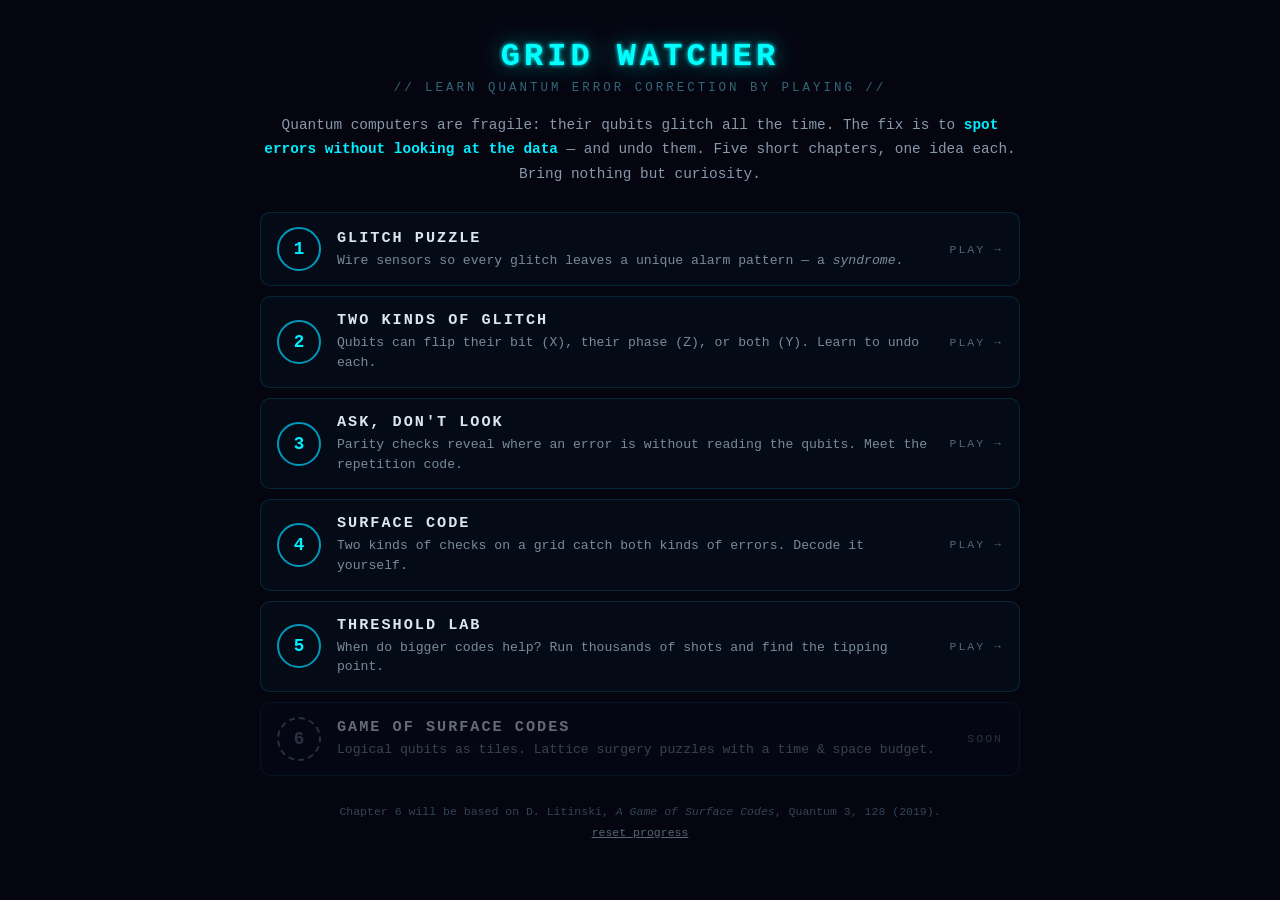
==== index.html @ 01e4d19e "remove tests from main" ====
<!DOCTYPE html>
<html lang="en">
<head>
<meta charset="UTF-8">
<meta name="viewport" content="width=device-width, initial-scale=1.0">
<title>Grid Watcher</title>
<link rel="stylesheet" href="css/theme.css">
<style>
.hero { max-width: 760px; margin: 24px auto 26px; text-align: center; }
.hero h1 { font-size: 2em; margin-bottom: 6px; }
.tag { color: #336677; font-size: 0.78em; letter-spacing: 3px; }
.intro { color: #8899aa; font-size: 0.9em; line-height: 1.7; margin-top: 18px; }
.intro b { color: var(--cyan); }

.path { max-width: 760px; margin: 0 auto; display: flex; flex-direction: column; gap: 10px; }
.card {
  display: flex;
  align-items: center;
  gap: 16px;
  padding: 14px 16px;
  border: 1px solid var(--line);
  border-radius: 10px;
  background: var(--panel);
  text-decoration: none;
  color: inherit;
  transition: all 0.18s;
}
a.card:hover { border-color: var(--cyan); box-shadow: 0 0 18px #00eeff22; }
.num {
  flex: 0 0 44px; height: 44px;
  border-radius: 50%;
  border: 2px solid var(--cyan-dk);
  color: var(--cyan);
  display: flex; align-items: center; justify-content: center;
  font-weight: bold; font-size: 1.1em;
}
.card.done .num { border-color: var(--green); color: var(--green); box-shadow: 0 0 12px #00ff8844; }
.card.soon { opacity: 0.45; }
.card.soon .num { border-style: dashed; color: var(--dim); border-color: var(--dim); }
.body { flex: 1; min-width: 0; }
.ctitle { color: #dde6ee; font-weight: bold; letter-spacing: 2px; font-size: 0.95em; }
.idea { color: #7a8a9a; font-size: 0.82em; margin-top: 4px; line-height: 1.5; }
.state { font-size: 0.72em; letter-spacing: 2px; color: var(--dim); white-space: nowrap; }
.card.done .state { color: var(--green); }

.foot { max-width: 760px; margin: 26px auto 0; font-size: 0.72em; color: var(--faint); text-align: center; line-height: 1.8; }
.foot button { background: none; border: none; color: var(--dim); font-family: var(--mono); font-size: 1em; text-decoration: underline; cursor: pointer; }
</style>
</head>
<body>

<div class="hero">
  <h1>GRID WATCHER</h1>
  <div class="tag">// LEARN QUANTUM ERROR CORRECTION BY PLAYING //</div>
  <p class="intro">
    Quantum computers are fragile: their qubits glitch all the time.
    The fix is to <b>spot errors without looking at the data</b> — and undo them.
    Five short chapters, one idea each. Bring nothing but curiosity.
  </p>
</div>

<div class="path" id="path"></div>

<div class="foot">
  Chapter 6 will be based on D. Litinski, <em>A Game of Surface Codes</em>, Quantum 3, 128 (2019).<br>
  <button id="reset">reset progress</button>
</div>

<script src="js/ui/progress.js"></script>
<script>
const CHAPTERS = [
  { id: 'ch1', href: 'ch1-hamming.html',      title: 'GLITCH PUZZLE',     idea: 'Wire sensors so every glitch leaves a unique alarm pattern — a <em>syndrome</em>.' },
  { id: 'ch2', href: 'ch2-qubit-errors.html', title: 'TWO KINDS OF GLITCH', idea: 'Qubits can flip their bit (X), their phase (Z), or both (Y). Learn to undo each.' },
  { id: 'ch3', href: 'ch3-repetition.html',   title: 'ASK, DON\'T LOOK',   idea: 'Parity checks reveal where an error is without reading the qubits. Meet the repetition code.' },
  { id: 'ch4', href: 'ch4-surface.html',      title: 'SURFACE CODE',      idea: 'Two kinds of checks on a grid catch both kinds of errors. Decode it yourself.' },
  { id: 'ch5', href: 'ch5-threshold.html',    title: 'THRESHOLD LAB',     idea: 'When do bigger codes help? Run thousands of shots and find the tipping point.' },
  { id: 'ch6', href: null,                    title: 'GAME OF SURFACE CODES', idea: 'Logical qubits as tiles. Lattice surgery puzzles with a time & space budget.' },
];

function render() {
  const path = document.getElementById('path');
  path.innerHTML = '';
  CHAPTERS.forEach((c, i) => {
    const done = QEC.progress.isDone(c.id);
    const card = document.createElement(c.href ? 'a' : 'div');
    card.className = 'card' + (done ? ' done' : '') + (c.href ? '' : ' soon');
    if (c.href) card.href = c.href;
    card.innerHTML = `
      <div class="num">${done ? '✓' : i + 1}</div>
      <div class="body"><div class="ctitle">${c.title}</div><div class="idea">${c.idea}</div></div>
      <div class="state">${c.href ? (done ? 'DONE' : 'PLAY →') : 'SOON'}</div>`;
    path.appendChild(card);
  });
}

document.getElementById('reset').onclick = () => {
  if (confirm('Forget all progress?')) { QEC.progress.reset(); render(); }
};
render();
</script>
</body>
</html>
---- css/theme.css ----
/* Shared neon theme for all chapters. Colours follow the original Grid Watcher puzzle;
   X/Z colours follow Litinski's "Game of Surface Codes" (X = cyan dashed, Z = orange solid). */
:root {
  --bg:       #050510;
  --panel:    rgba(0, 204, 255, 0.03);
  --line:     rgba(0, 204, 255, 0.14);
  --text:     #c8d4e0;
  --dim:      #556677;
  --faint:    #334455;
  --cyan:     #00eeff;
  --cyan-dk:  #0099bb;
  --purple:   #cc44ff;
  --green:    #00ff88;
  --red:      #ff4455;
  --amber:    #ffaa00;
  --yellow:   #ffee00;
  --x-col:    #00ccff;   /* X: bit flips, X-checks */
  --z-col:    #ff8822;   /* Z: phase flips, Z-checks */
  --y-col:    #cc88ff;   /* Y: both */
  --mono:     'Courier New', monospace;
}

* { margin: 0; padding: 0; box-sizing: border-box; }

body {
  background: var(--bg);
  color: var(--text);
  font-family: var(--mono);
  min-height: 100vh;
  padding: 14px 16px 32px;
}

a { color: var(--cyan); }

/* ── Top bar ─────────────────────────────────────────────── */
.topbar {
  display: flex;
  align-items: center;
  gap: 16px;
  flex-wrap: wrap;
  max-width: 1100px;
  margin: 0 auto 14px;
}
.back {
  color: var(--dim);
  text-decoration: none;
  border: 1px solid var(--faint);
  border-radius: 6px;
  padding: 6px 12px;
  font-size: 0.78em;
  letter-spacing: 2px;
}
.back:hover { color: var(--cyan); border-color: var(--cyan-dk); }
.eyebrow { color: var(--purple); font-size: 0.68em; letter-spacing: 3px; }
h1 {
  color: #00ffff;
  font-size: 1.5em;
  letter-spacing: 4px;
  text-shadow: 0 0 24px #00ffff88, 0 0 4px #00ffff;
}
.levels { display: flex; gap: 6px; margin-left: auto; flex-wrap: wrap; }
.lvl-chip {
  font-family: var(--mono);
  font-size: 0.72em;
  letter-spacing: 1px;
  padding: 5px 10px;
  border-radius: 5px;
  border: 1px solid var(--faint);
  background: transparent;
  color: var(--faint);
  cursor: default;
}
.lvl-chip.open    { color: var(--dim); border-color: var(--dim); cursor: pointer; }
.lvl-chip.done    { color: var(--green); border-color: #00aa66; cursor: pointer; }
.lvl-chip.current { color: var(--cyan); border-color: var(--cyan); box-shadow: 0 0 10px #00eeff44; }

/* ── Stage: board + bites side by side, stacked on narrow screens ── */
.stage {
  display: flex;
  gap: 18px;
  max-width: 1100px;
  margin: 0 auto;
  align-items: flex-start;
}
.board { flex: 1 1 auto; min-width: 0; display: flex; flex-direction: column; align-items: center; }
.bites { flex: 0 0 320px; }
@media (max-width: 860px) {
  .stage { flex-direction: column; }
  .bites { flex: none; width: 100%; order: -1; }   /* read first, then play right below */
  /* small screens: only the current bite and the one right before it */
  .bite:not(.current):not(:has(+ .bite.current)) { display: none; }
}

canvas {
  display: block;
  max-width: 100%;
  height: auto;
  border: 1px solid var(--line);
  border-radius: 10px;
  background: var(--bg);
  touch-action: manipulation;
}

.hud { display: flex; gap: 8px; flex-wrap: wrap; justify-content: center; margin-bottom: 10px; }
.chip {
  border: 1px solid rgba(0, 255, 255, 0.18);
  background: rgba(0, 255, 255, 0.04);
  border-radius: 5px;
  padding: 5px 12px;
  font-size: 0.76em;
  color: #4488aa;
  letter-spacing: 1px;
}
.chip b { color: var(--cyan); }

.controls { display: flex; gap: 10px; margin-top: 12px; flex-wrap: wrap; justify-content: center; }

/* ── Buttons ─────────────────────────────────────────────── */
button.btn {
  padding: 9px 18px;
  border-radius: 6px;
  font-family: var(--mono);
  font-size: 0.82em;
  font-weight: bold;
  letter-spacing: 2px;
  cursor: pointer;
  transition: all 0.18s;
  text-transform: uppercase;
  background: rgba(255, 255, 255, 0.04);
  color: #8899aa;
  border: 1px solid #334455;
}
button.btn:hover:not(:disabled) { color: #ccddee; background: rgba(255, 255, 255, 0.08); }
button.btn:disabled { opacity: 0.35; cursor: not-allowed; }
button.btn.go     { background: #006633; color: var(--green); border-color: #009944; }
button.btn.go:hover:not(:disabled) { background: #008844; box-shadow: 0 0 18px #00ff8866; }
button.btn.next   { background: #330066; color: #cc88ff; border-color: #6600cc; }
button.btn.next:hover:not(:disabled) { background: #440088; box-shadow: 0 0 18px #9900ff66; }
button.btn.tool-X { color: var(--x-col); border-color: #006688; }
button.btn.tool-Z { color: var(--z-col); border-color: #884400; }
button.btn.tool-Y { color: var(--y-col); border-color: #553377; }
button.btn.active { box-shadow: 0 0 14px currentColor; background: rgba(255, 255, 255, 0.1); }

/* ── Status line ─────────────────────────────────────────── */
.status {
  margin-top: 10px;
  min-height: 22px;
  font-size: 0.85em;
  text-align: center;
  letter-spacing: 1px;
  max-width: 700px;
}
.status.info    { color: #00bbdd; }
.status.success { color: var(--green); text-shadow: 0 0 10px #00ff8888; }
.status.error   { color: var(--red); text-shadow: 0 0 10px #ff000088; }
.status.warn    { color: var(--amber); }

/* ── Bites: bite-sized explanations ──────────────────────── */
.bites {
  background: var(--panel);
  border: 1px solid rgba(0, 204, 255, 0.12);
  border-radius: 10px;
  padding: 12px 14px;
}
.bites-title { color: var(--cyan-dk); font-size: 0.7em; letter-spacing: 3px; margin-bottom: 10px; }
.bite {
  font-size: 0.86em;
  line-height: 1.6;
  color: #7a8a9a;
  padding: 8px 10px;
  border-left: 2px solid transparent;
  margin-bottom: 4px;
}
.bite.current {
  color: #dde6ee;
  border-left-color: var(--cyan);
  background: rgba(0, 238, 255, 0.05);
  animation: biteIn 0.3s ease;
}
.bite.feedback { border-left-color: var(--amber); }
.bite b { color: var(--cyan); }
.bite .x { color: var(--x-col); font-weight: bold; }
.bite .z { color: var(--z-col); font-weight: bold; }
.bite .y { color: var(--y-col); font-weight: bold; }
.bite-actions { display: flex; align-items: center; gap: 10px; margin-top: 8px; }
.bite-wait { color: var(--amber); font-size: 0.78em; letter-spacing: 1px; }
@keyframes biteIn {
  from { opacity: 0.4; transform: translateY(4px); }
  to   { opacity: 1; transform: none; }
}

.legend { display: flex; gap: 14px; flex-wrap: wrap; justify-content: center; margin-top: 10px; font-size: 0.72em; color: var(--dim); }
.legend span { display: inline-flex; align-items: center; gap: 6px; }
.sw { width: 14px; height: 14px; border-radius: 3px; display: inline-block; }
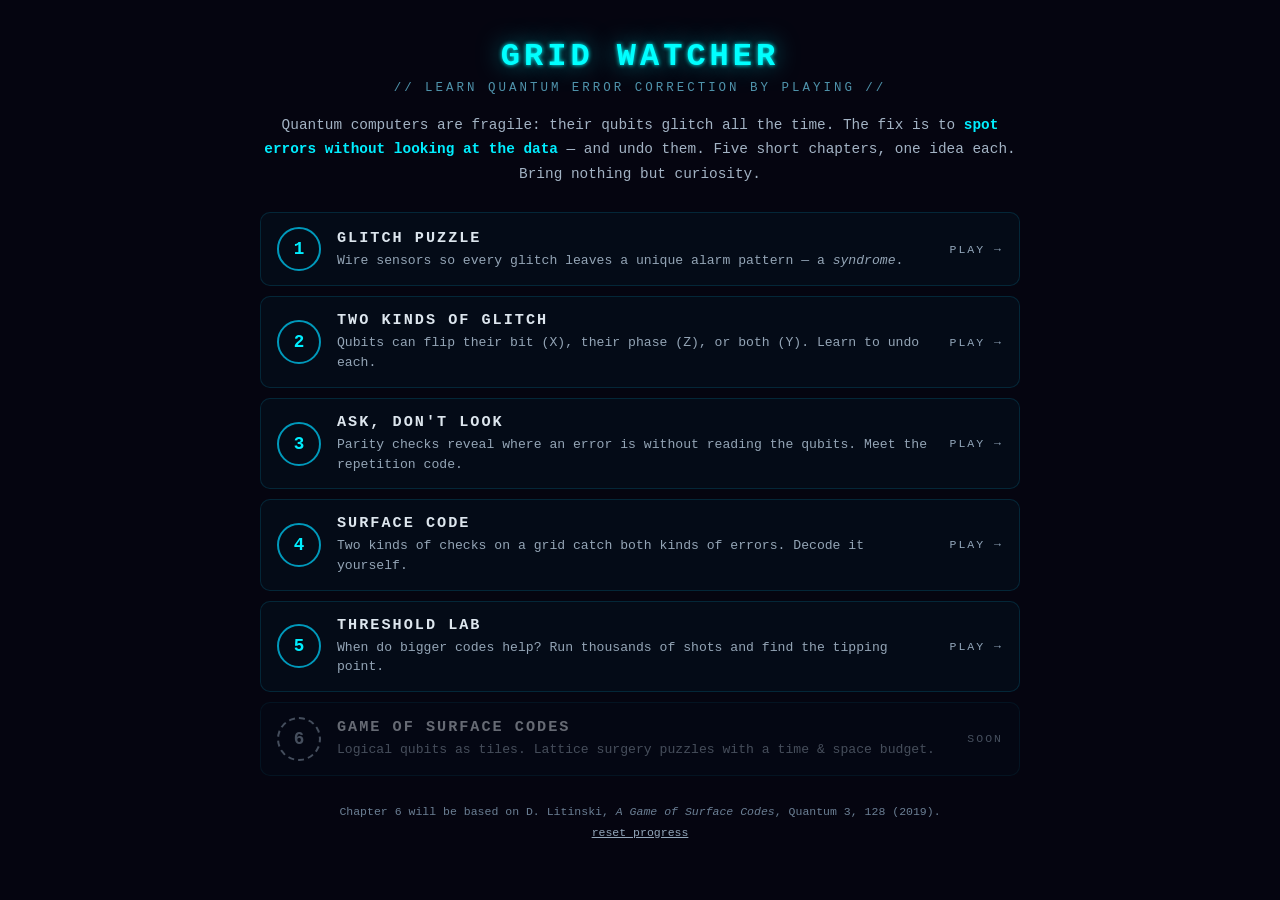
==== commit 5955686a: "Lift text contrast and cut chapter 1 down to three levels Player feedback: grey-on-dark text was har" ====
--- a/index.html
+++ b/index.html
@@ -8,8 +8,8 @@
 <style>
 .hero { max-width: 760px; margin: 24px auto 26px; text-align: center; }
 .hero h1 { font-size: 2em; margin-bottom: 6px; }
-.tag { color: #336677; font-size: 0.78em; letter-spacing: 3px; }
-.intro { color: #8899aa; font-size: 0.9em; line-height: 1.7; margin-top: 18px; }
+.tag { color: #4f93ab; font-size: 0.78em; letter-spacing: 3px; }
+.intro { color: #a3b3c4; font-size: 0.9em; line-height: 1.7; margin-top: 18px; }
 .intro b { color: var(--cyan); }
 
 .path { max-width: 760px; margin: 0 auto; display: flex; flex-direction: column; gap: 10px; }
@@ -39,7 +39,7 @@
 .card.soon .num { border-style: dashed; color: var(--dim); border-color: var(--dim); }
 .body { flex: 1; min-width: 0; }
 .ctitle { color: #dde6ee; font-weight: bold; letter-spacing: 2px; font-size: 0.95em; }
-.idea { color: #7a8a9a; font-size: 0.82em; margin-top: 4px; line-height: 1.5; }
+.idea { color: #94a5b6; font-size: 0.82em; margin-top: 4px; line-height: 1.5; }
 .state { font-size: 0.72em; letter-spacing: 2px; color: var(--dim); white-space: nowrap; }
 .card.done .state { color: var(--green); }
 
--- a/css/theme.css
+++ b/css/theme.css
@@ -4,9 +4,9 @@
   --bg:       #050510;
   --panel:    rgba(0, 204, 255, 0.03);
   --line:     rgba(0, 204, 255, 0.14);
-  --text:     #c8d4e0;
-  --dim:      #556677;
-  --faint:    #334455;
+  --text:     #d5dfe9;
+  --dim:      #93a7bb;
+  --faint:    #6b7f94;
   --cyan:     #00eeff;
   --cyan-dk:  #0099bb;
   --purple:   #cc44ff;
@@ -108,7 +108,7 @@
   border-radius: 5px;
   padding: 5px 12px;
   font-size: 0.76em;
-  color: #4488aa;
+  color: #66aacc;
   letter-spacing: 1px;
 }
 .chip b { color: var(--cyan); }
@@ -150,7 +150,7 @@
   letter-spacing: 1px;
   max-width: 700px;
 }
-.status.info    { color: #00bbdd; }
+.status.info    { color: #22ccee; }
 .status.success { color: var(--green); text-shadow: 0 0 10px #00ff8888; }
 .status.error   { color: var(--red); text-shadow: 0 0 10px #ff000088; }
 .status.warn    { color: var(--amber); }
@@ -162,11 +162,11 @@
   border-radius: 10px;
   padding: 12px 14px;
 }
-.bites-title { color: var(--cyan-dk); font-size: 0.7em; letter-spacing: 3px; margin-bottom: 10px; }
+.bites-title { color: #2ab6d8; font-size: 0.7em; letter-spacing: 3px; margin-bottom: 10px; }
 .bite {
   font-size: 0.86em;
   line-height: 1.6;
-  color: #7a8a9a;
+  color: #8fa1b3;
   padding: 8px 10px;
   border-left: 2px solid transparent;
   margin-bottom: 4px;
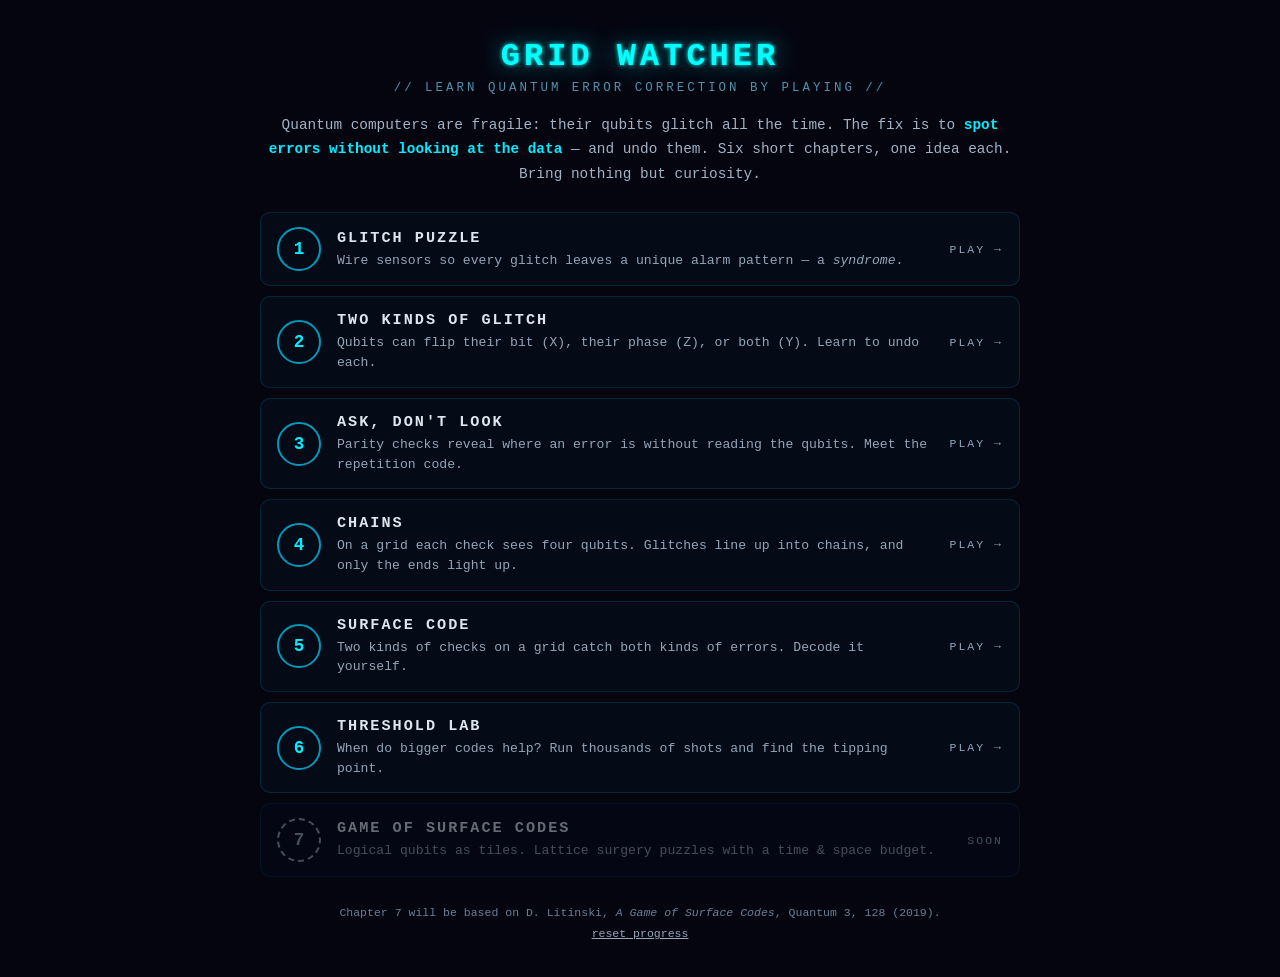
==== commit 08adb26c: "vibing ideas" ====
--- a/index.html
+++ b/index.html
@@ -55,14 +55,14 @@
   <p class="intro">
     Quantum computers are fragile: their qubits glitch all the time.
     The fix is to <b>spot errors without looking at the data</b> — and undo them.
-    Five short chapters, one idea each. Bring nothing but curiosity.
+    Six short chapters, one idea each. Bring nothing but curiosity.
   </p>
 </div>
 
 <div class="path" id="path"></div>
 
 <div class="foot">
-  Chapter 6 will be based on D. Litinski, <em>A Game of Surface Codes</em>, Quantum 3, 128 (2019).<br>
+  Chapter 7 will be based on D. Litinski, <em>A Game of Surface Codes</em>, Quantum 3, 128 (2019).<br>
   <button id="reset">reset progress</button>
 </div>
 
@@ -72,8 +72,10 @@
   { id: 'ch1', href: 'ch1-hamming.html',      title: 'GLITCH PUZZLE',     idea: 'Wire sensors so every glitch leaves a unique alarm pattern — a <em>syndrome</em>.' },
   { id: 'ch2', href: 'ch2-qubit-errors.html', title: 'TWO KINDS OF GLITCH', idea: 'Qubits can flip their bit (X), their phase (Z), or both (Y). Learn to undo each.' },
   { id: 'ch3', href: 'ch3-repetition.html',   title: 'ASK, DON\'T LOOK',   idea: 'Parity checks reveal where an error is without reading the qubits. Meet the repetition code.' },
-  { id: 'ch4', href: 'ch4-surface.html',      title: 'SURFACE CODE',      idea: 'Two kinds of checks on a grid catch both kinds of errors. Decode it yourself.' },
-  { id: 'ch5', href: 'ch5-threshold.html',    title: 'THRESHOLD LAB',     idea: 'When do bigger codes help? Run thousands of shots and find the tipping point.' },
+  { id: 'chains', href: 'ch4-chains.html',   title: 'CHAINS',            idea: 'On a grid each check sees four qubits. Glitches line up into chains, and only the ends light up.' },
+  // ids 'ch4'/'ch5' are storage keys from before CHAINS was inserted; kept so saved progress survives.
+  { id: 'ch4', href: 'ch5-surface.html',      title: 'SURFACE CODE',      idea: 'Two kinds of checks on a grid catch both kinds of errors. Decode it yourself.' },
+  { id: 'ch5', href: 'ch6-threshold.html',    title: 'THRESHOLD LAB',     idea: 'When do bigger codes help? Run thousands of shots and find the tipping point.' },
   { id: 'ch6', href: null,                    title: 'GAME OF SURFACE CODES', idea: 'Logical qubits as tiles. Lattice surgery puzzles with a time & space budget.' },
 ];
 
--- a/css/theme.css
+++ b/css/theme.css
@@ -184,6 +184,37 @@
 .bite .y { color: var(--y-col); font-weight: bold; }
 .bite-actions { display: flex; align-items: center; gap: 10px; margin-top: 8px; }
 .bite-wait { color: var(--amber); font-size: 0.78em; letter-spacing: 1px; }
+/* Feedback flashes on the board (QEC.ui.fx in js/ui/canvas.js) */
+@keyframes fxGood {
+  0%   { box-shadow: 0 0 0 0 rgba(0, 255, 136, 0); }
+  25%  { box-shadow: 0 0 34px 6px rgba(0, 255, 136, 0.55); }
+  100% { box-shadow: 0 0 0 0 rgba(0, 255, 136, 0); }
+}
+@keyframes fxBad {
+  0%   { box-shadow: 0 0 0 0 rgba(255, 68, 85, 0); }
+  25%  { box-shadow: 0 0 34px 6px rgba(255, 68, 85, 0.6); }
+  100% { box-shadow: 0 0 0 0 rgba(255, 68, 85, 0); }
+}
+@keyframes fxShake {
+  0%, 100% { transform: translateX(0); }
+  20% { transform: translateX(-7px); }
+  40% { transform: translateX(7px); }
+  60% { transform: translateX(-4px); }
+  80% { transform: translateX(4px); }
+}
+@keyframes fxNudge {
+  0%, 100% { transform: translateX(0); }
+  33% { transform: translateX(-3px); }
+  66% { transform: translateX(3px); }
+}
+.fx-good  { animation: fxGood 0.7s ease-out; }
+.fx-bad   { animation: fxBad 0.8s ease-out, fxShake 0.4s ease-in-out; }
+.fx-nudge { animation: fxNudge 0.25s ease-in-out; }
+@media (prefers-reduced-motion: reduce) {
+  .fx-bad   { animation: fxBad 0.8s ease-out; }
+  .fx-nudge { animation: none; }
+}
+
 @keyframes biteIn {
   from { opacity: 0.4; transform: translateY(4px); }
   to   { opacity: 1; transform: none; }
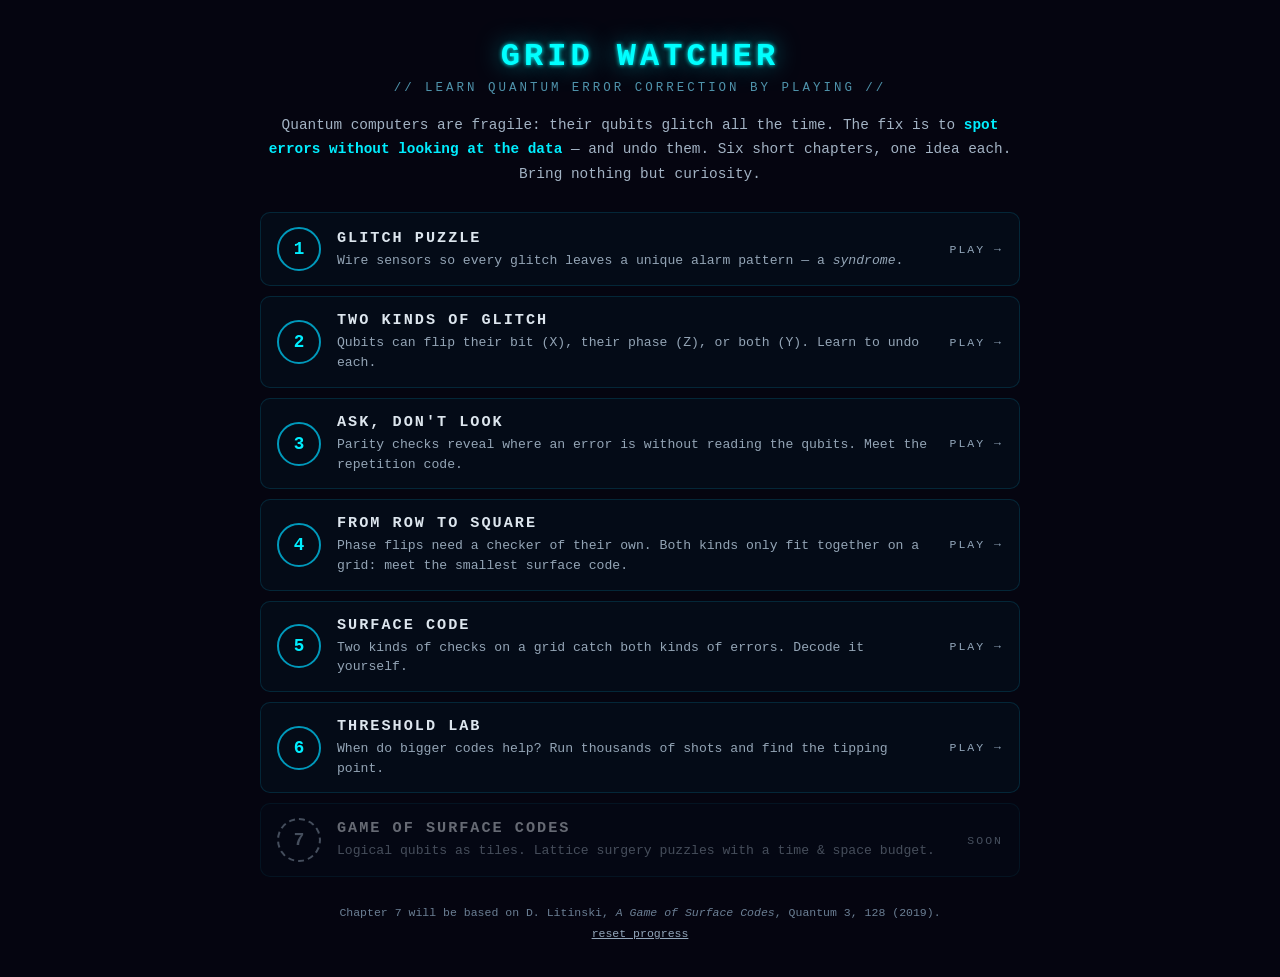
==== commit e511b68c: "from line to square" ====
--- a/index.html
+++ b/index.html
@@ -43,6 +43,15 @@
 .state { font-size: 0.72em; letter-spacing: 2px; color: var(--dim); white-space: nowrap; }
 .card.done .state { color: var(--green); }
 
+.log { max-width: 760px; margin: 18px auto 0; font-size: 0.78em; color: var(--dim); border: 1px solid var(--line); border-radius: 10px; padding: 10px 16px; }
+.log summary { cursor: pointer; letter-spacing: 2px; color: #2ab6d8; }
+.log p { margin: 8px 0; line-height: 1.6; }
+.log table { border-collapse: collapse; width: 100%; margin-top: 6px; }
+.log td { padding: 3px 6px; border-bottom: 1px solid #1a2a3a; color: var(--text); vertical-align: top; }
+.log td.k { color: var(--faint); white-space: nowrap; }
+.log .ok { color: var(--green); }
+.log .no { color: var(--red); }
+.log button { margin-top: 8px; background: none; border: 1px solid var(--faint); border-radius: 5px; color: var(--dim); font-family: var(--mono); padding: 4px 10px; cursor: pointer; }
 .foot { max-width: 760px; margin: 26px auto 0; font-size: 0.72em; color: var(--faint); text-align: center; line-height: 1.8; }
 .foot button { background: none; border: none; color: var(--dim); font-family: var(--mono); font-size: 1em; text-decoration: underline; cursor: pointer; }
 </style>
@@ -61,6 +70,15 @@
 
 <div class="path" id="path"></div>
 
+<details class="log" id="log" hidden>
+  <summary>YOUR LEARNING LOG</summary>
+  <p>Your <b>first</b> answer to each prediction, check question and decision in the chapters.
+     It is stored only in this browser and is never sent anywhere. In a playtest you may copy it and
+     hand it over — only if you want to.</p>
+  <table id="log-table"></table>
+  <button id="log-copy">COPY AS TEXT</button>
+</details>
+
 <div class="foot">
   Chapter 7 will be based on D. Litinski, <em>A Game of Surface Codes</em>, Quantum 3, 128 (2019).<br>
   <button id="reset">reset progress</button>
@@ -72,8 +90,9 @@
   { id: 'ch1', href: 'ch1-hamming.html',      title: 'GLITCH PUZZLE',     idea: 'Wire sensors so every glitch leaves a unique alarm pattern — a <em>syndrome</em>.' },
   { id: 'ch2', href: 'ch2-qubit-errors.html', title: 'TWO KINDS OF GLITCH', idea: 'Qubits can flip their bit (X), their phase (Z), or both (Y). Learn to undo each.' },
   { id: 'ch3', href: 'ch3-repetition.html',   title: 'ASK, DON\'T LOOK',   idea: 'Parity checks reveal where an error is without reading the qubits. Meet the repetition code.' },
-  { id: 'chains', href: 'ch4-chains.html',   title: 'CHAINS',            idea: 'On a grid each check sees four qubits. Glitches line up into chains, and only the ends light up.' },
-  // ids 'ch4'/'ch5' are storage keys from before CHAINS was inserted; kept so saved progress survives.
+  // id 'chains' is the storage key of an older version of this chapter; kept so saved progress survives.
+  { id: 'chains', href: 'ch4-square.html',   title: 'FROM ROW TO SQUARE', idea: 'Phase flips need a checker of their own. Both kinds only fit together on a grid: meet the smallest surface code.' },
+  // ids 'ch4'/'ch5' are storage keys from before Chapter 4 was inserted; kept so saved progress survives.
   { id: 'ch4', href: 'ch5-surface.html',      title: 'SURFACE CODE',      idea: 'Two kinds of checks on a grid catch both kinds of errors. Decode it yourself.' },
   { id: 'ch5', href: 'ch6-threshold.html',    title: 'THRESHOLD LAB',     idea: 'When do bigger codes help? Run thousands of shots and find the tipping point.' },
   { id: 'ch6', href: null,                    title: 'GAME OF SURFACE CODES', idea: 'Logical qubits as tiles. Lattice surgery puzzles with a time & space budget.' },
@@ -95,10 +114,33 @@
   });
 }
 
+// Learning log: first outcomes of predictions (did you guess right?), checks and in-game decisions.
+const KIND = { predict: 'prediction', check: 'check', task: 'first try' };
+function renderLog() {
+  const rows = [];
+  CHAPTERS.forEach((c, i) => {
+    const log = c.href ? QEC.progress.log(c.id) : {};
+    const keys = Object.keys(log);
+    if (!keys.length) return;
+    const cells = keys.map(k => `<span class="${log[k].ok ? 'ok' : 'no'}">${log[k].ok ? '✓' : '✗'}</span> ${k} <span class="k">(${KIND[log[k].kind] || log[k].kind})</span>`);
+    rows.push(`<tr><td class="k">${i + 1} ${c.title}</td><td>${cells.join('<br>')}</td></tr>`);
+  });
+  document.getElementById('log').hidden = !rows.length;
+  document.getElementById('log-table').innerHTML = rows.join('');
+}
+document.getElementById('log-copy').onclick = e => {
+  const out = {};
+  CHAPTERS.forEach((c, i) => { const l = c.href ? QEC.progress.log(c.id) : {}; if (Object.keys(l).length) out[`${i + 1} ${c.title}`] = l; });
+  const txt = JSON.stringify(out, null, 1);
+  const done = () => { e.target.textContent = 'COPIED'; };
+  try { navigator.clipboard.writeText(txt).then(done, () => prompt('Copy this:', txt)); } catch (err) { prompt('Copy this:', txt); }
+};
+
 document.getElementById('reset').onclick = () => {
-  if (confirm('Forget all progress?')) { QEC.progress.reset(); render(); }
+  if (confirm('Forget all progress?')) { QEC.progress.reset(); render(); renderLog(); }
 };
 render();
+renderLog();
 </script>
 </body>
 </html>
--- a/css/theme.css
+++ b/css/theme.css
@@ -88,7 +88,7 @@
   .stage { flex-direction: column; }
   .bites { flex: none; width: 100%; order: -1; }   /* read first, then play right below */
   /* small screens: only the current bite and the one right before it */
-  .bite:not(.current):not(:has(+ .bite.current)) { display: none; }
+  .bite:not(.current):not(:has(+ .bite.current)):not(:nth-last-child(2)) { display: none; }   /* …and the last one read */
 }
 
 canvas {
@@ -184,6 +184,22 @@
 .bite .y { color: var(--y-col); font-weight: bold; }
 .bite-actions { display: flex; align-items: center; gap: 10px; margin-top: 8px; }
 .bite-wait { color: var(--amber); font-size: 0.78em; letter-spacing: 1px; }
+/* Question bites: one full-width button per answer, then the pick stays visible in the bite */
+.bite-actions.ask { flex-direction: column; align-items: stretch; gap: 6px; }
+button.btn.ask-opt {
+  text-transform: none;
+  letter-spacing: 0.5px;
+  font-weight: normal;
+  text-align: left;
+  white-space: normal;
+  line-height: 1.4;
+  color: #c8d4e0;
+  border-color: #3d5266;
+}
+button.btn.ask-opt:hover { border-color: var(--cyan-dk); }
+.ask-pick { margin-top: 6px; color: var(--amber); }
+.ask-pick.right { color: var(--green); }
+.ask-pick.wrong { color: var(--red); }
 /* Feedback flashes on the board (QEC.ui.fx in js/ui/canvas.js) */
 @keyframes fxGood {
   0%   { box-shadow: 0 0 0 0 rgba(0, 255, 136, 0); }
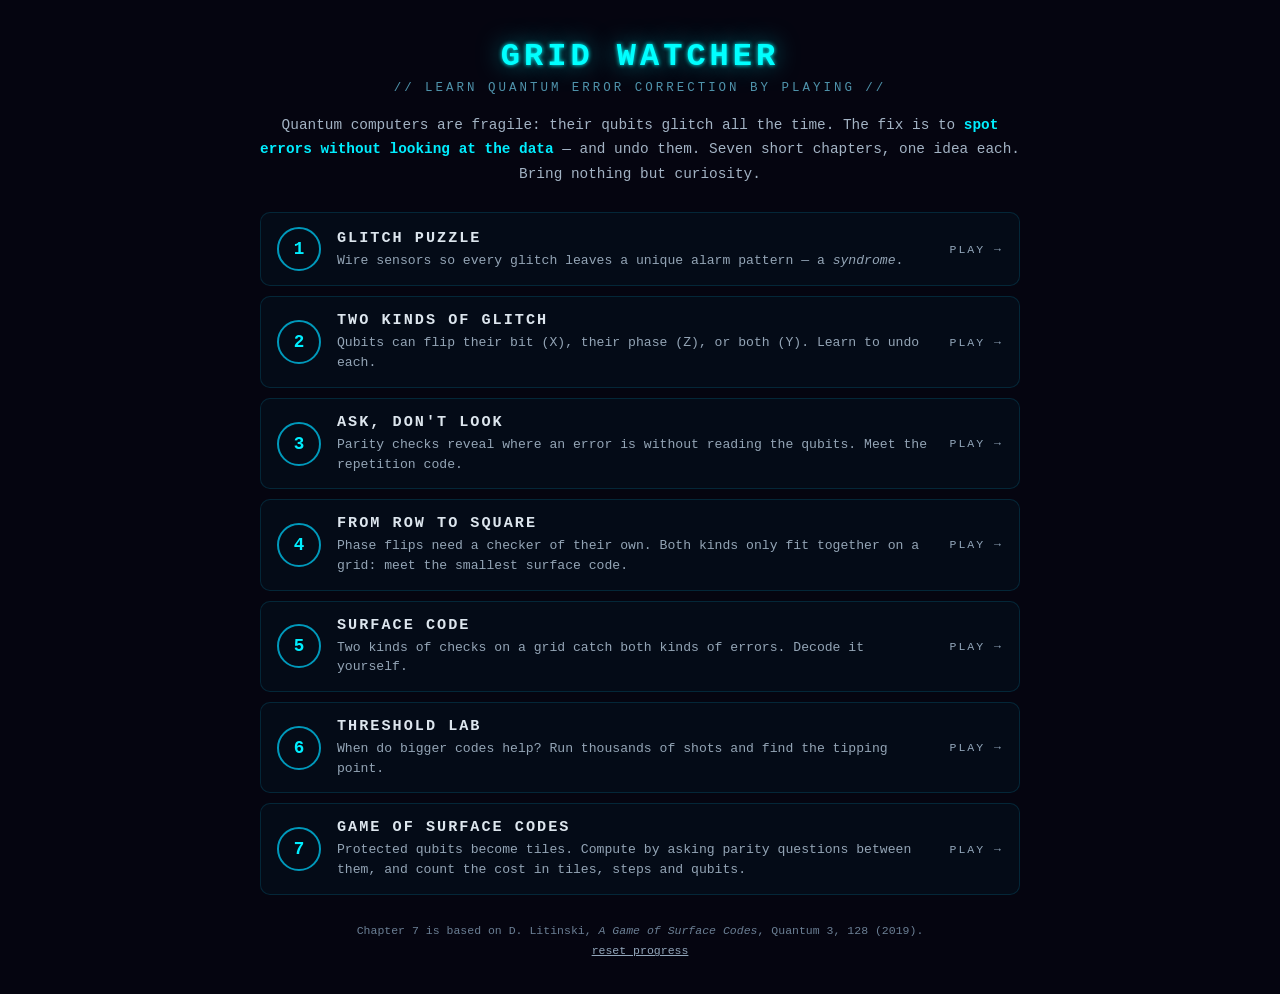
==== commit 9b7d5a3b: "initial draft of game of surface codes" ====
--- a/index.html
+++ b/index.html
@@ -64,7 +64,7 @@
   <p class="intro">
     Quantum computers are fragile: their qubits glitch all the time.
     The fix is to <b>spot errors without looking at the data</b> — and undo them.
-    Six short chapters, one idea each. Bring nothing but curiosity.
+    Seven short chapters, one idea each. Bring nothing but curiosity.
   </p>
 </div>
 
@@ -80,7 +80,7 @@
 </details>
 
 <div class="foot">
-  Chapter 7 will be based on D. Litinski, <em>A Game of Surface Codes</em>, Quantum 3, 128 (2019).<br>
+  Chapter 7 is based on D. Litinski, <em>A Game of Surface Codes</em>, Quantum 3, 128 (2019).<br>
   <button id="reset">reset progress</button>
 </div>
 
@@ -95,7 +95,8 @@
   // ids 'ch4'/'ch5' are storage keys from before Chapter 4 was inserted; kept so saved progress survives.
   { id: 'ch4', href: 'ch5-surface.html',      title: 'SURFACE CODE',      idea: 'Two kinds of checks on a grid catch both kinds of errors. Decode it yourself.' },
   { id: 'ch5', href: 'ch6-threshold.html',    title: 'THRESHOLD LAB',     idea: 'When do bigger codes help? Run thousands of shots and find the tipping point.' },
-  { id: 'ch6', href: null,                    title: 'GAME OF SURFACE CODES', idea: 'Logical qubits as tiles. Lattice surgery puzzles with a time & space budget.' },
+  // id 'surgery' is new; the old placeholder 'ch6' never saved progress, so it is simply gone.
+  { id: 'surgery', href: 'ch7-surgery.html',  title: 'GAME OF SURFACE CODES', idea: 'Protected qubits become tiles. Compute by asking parity questions between them, and count the cost in tiles, steps and qubits.' },
 ];
 
 function render() {
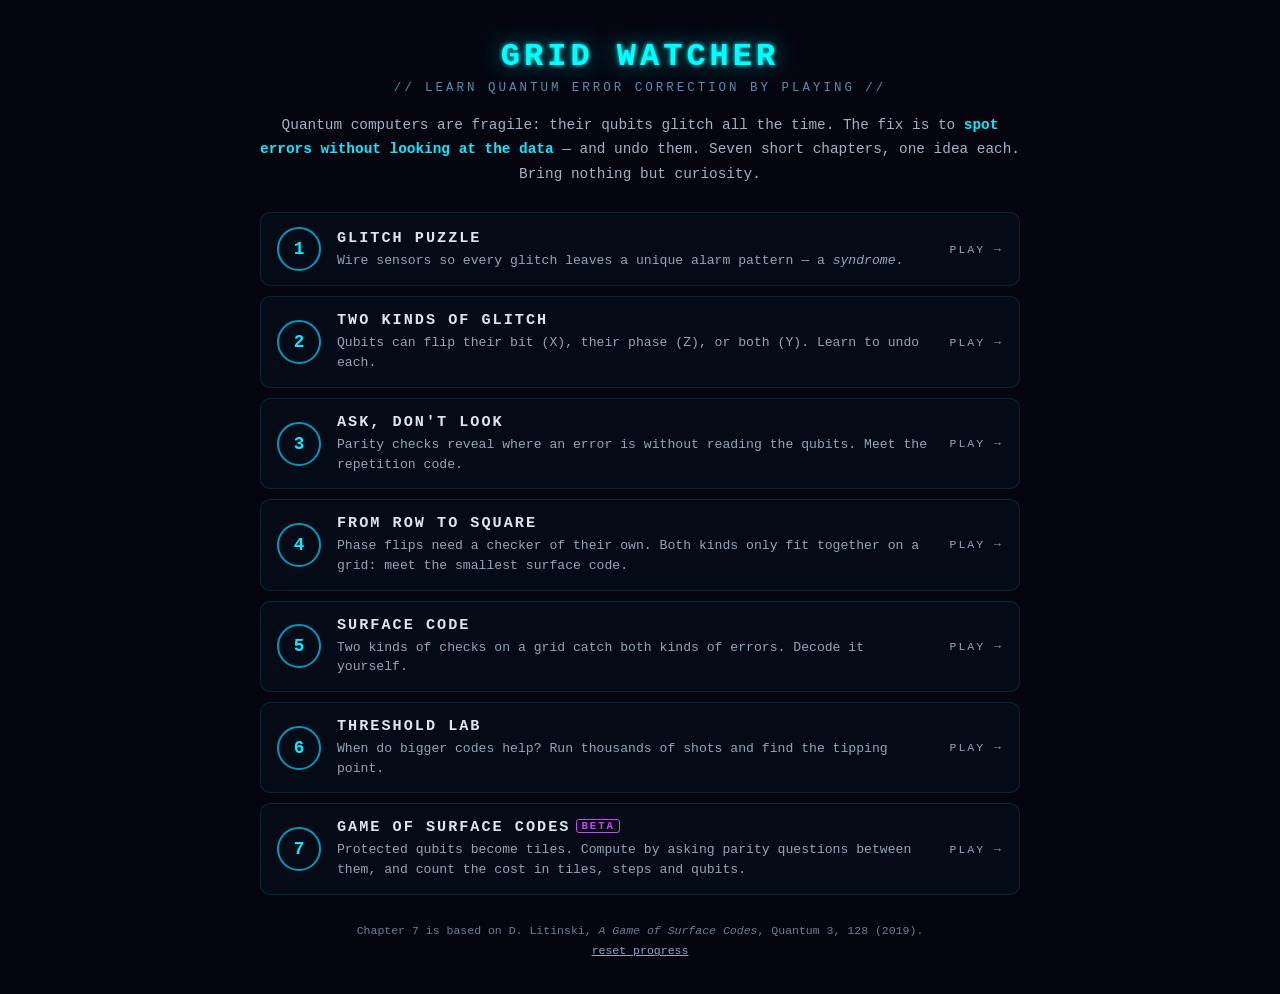
==== commit fbb57b07: "Mark chapter 7 as beta" ====
--- a/index.html
+++ b/index.html
@@ -39,6 +39,7 @@
 .card.soon .num { border-style: dashed; color: var(--dim); border-color: var(--dim); }
 .body { flex: 1; min-width: 0; }
 .ctitle { color: #dde6ee; font-weight: bold; letter-spacing: 2px; font-size: 0.95em; }
+.beta { color: var(--purple); border: 1px solid var(--purple); border-radius: 3px; font-size: 0.7em; letter-spacing: 2px; padding: 0 4px; margin-left: 6px; vertical-align: 2px; white-space: nowrap; }
 .idea { color: #94a5b6; font-size: 0.82em; margin-top: 4px; line-height: 1.5; }
 .state { font-size: 0.72em; letter-spacing: 2px; color: var(--dim); white-space: nowrap; }
 .card.done .state { color: var(--green); }
@@ -96,7 +97,7 @@
   { id: 'ch4', href: 'ch5-surface.html',      title: 'SURFACE CODE',      idea: 'Two kinds of checks on a grid catch both kinds of errors. Decode it yourself.' },
   { id: 'ch5', href: 'ch6-threshold.html',    title: 'THRESHOLD LAB',     idea: 'When do bigger codes help? Run thousands of shots and find the tipping point.' },
   // id 'surgery' is new; the old placeholder 'ch6' never saved progress, so it is simply gone.
-  { id: 'surgery', href: 'ch7-surgery.html',  title: 'GAME OF SURFACE CODES', idea: 'Protected qubits become tiles. Compute by asking parity questions between them, and count the cost in tiles, steps and qubits.' },
+  { id: 'surgery', href: 'ch7-surgery.html',  title: 'GAME OF SURFACE CODES', beta: true, idea: 'Protected qubits become tiles. Compute by asking parity questions between them, and count the cost in tiles, steps and qubits.' },
 ];
 
 function render() {
@@ -109,7 +110,7 @@
     if (c.href) card.href = c.href;
     card.innerHTML = `
       <div class="num">${done ? '✓' : i + 1}</div>
-      <div class="body"><div class="ctitle">${c.title}</div><div class="idea">${c.idea}</div></div>
+      <div class="body"><div class="ctitle">${c.title}${c.beta ? '<span class="beta">BETA</span>' : ''}</div><div class="idea">${c.idea}</div></div>
       <div class="state">${c.href ? (done ? 'DONE' : 'PLAY →') : 'SOON'}</div>`;
     path.appendChild(card);
   });
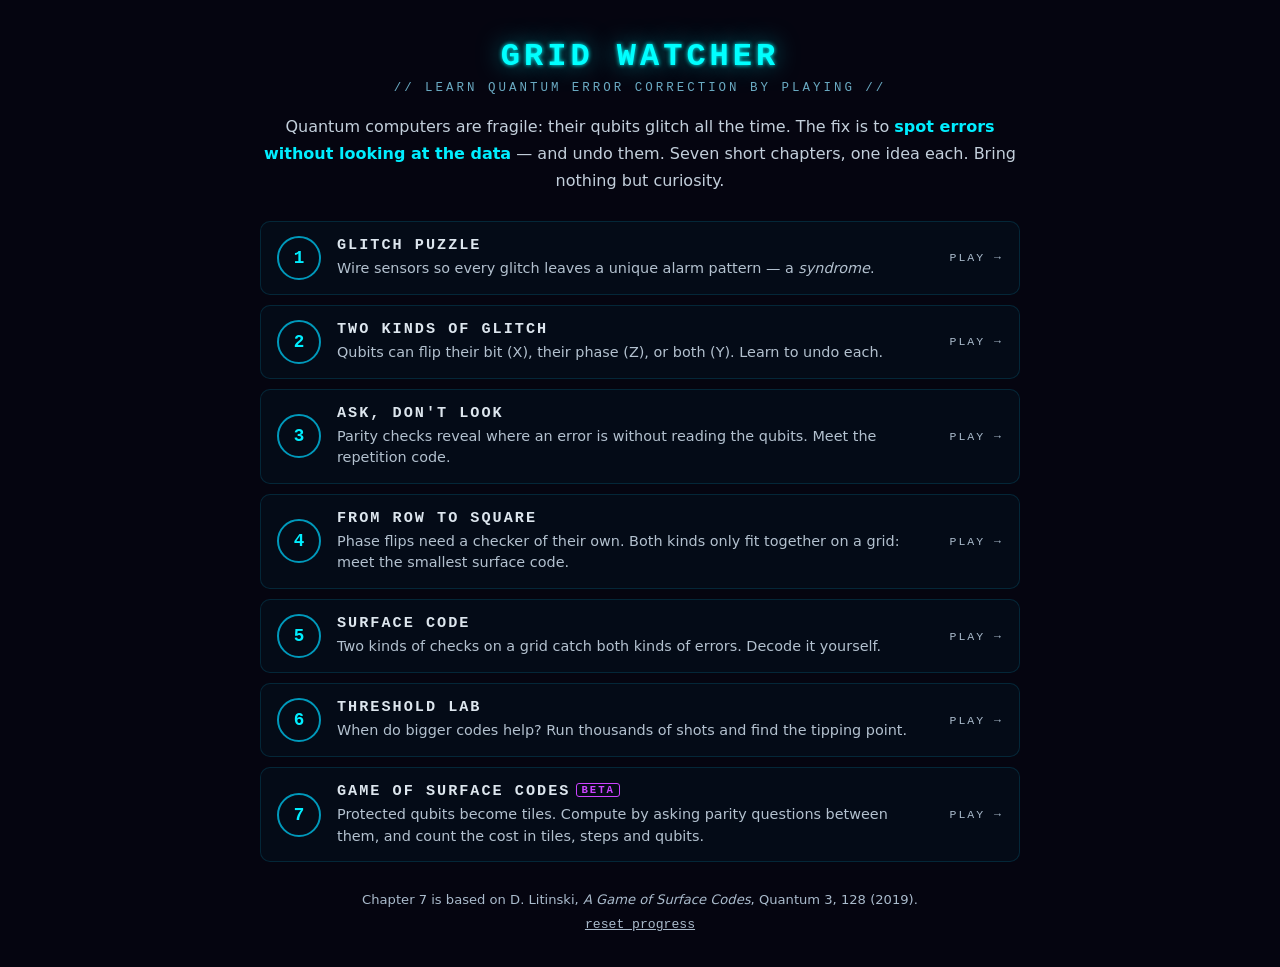
==== commit 8b779d87: "feedback quinn" ====
--- a/index.html
+++ b/index.html
@@ -8,8 +8,8 @@
 <style>
 .hero { max-width: 760px; margin: 24px auto 26px; text-align: center; }
 .hero h1 { font-size: 2em; margin-bottom: 6px; }
-.tag { color: #4f93ab; font-size: 0.78em; letter-spacing: 3px; }
-.intro { color: #a3b3c4; font-size: 0.9em; line-height: 1.7; margin-top: 18px; }
+.tag { color: #6aaac2; font-size: 0.78em; letter-spacing: 3px; }
+.intro { color: #c3cfdb; font-family: var(--read); font-size: 1em; line-height: 1.7; margin-top: 18px; }
 .intro b { color: var(--cyan); }
 
 .path { max-width: 760px; margin: 0 auto; display: flex; flex-direction: column; gap: 10px; }
@@ -40,7 +40,7 @@
 .body { flex: 1; min-width: 0; }
 .ctitle { color: #dde6ee; font-weight: bold; letter-spacing: 2px; font-size: 0.95em; }
 .beta { color: var(--purple); border: 1px solid var(--purple); border-radius: 3px; font-size: 0.7em; letter-spacing: 2px; padding: 0 4px; margin-left: 6px; vertical-align: 2px; white-space: nowrap; }
-.idea { color: #94a5b6; font-size: 0.82em; margin-top: 4px; line-height: 1.5; }
+.idea { color: #b3c1cf; font-family: var(--read); font-size: 0.9em; margin-top: 4px; line-height: 1.5; }
 .state { font-size: 0.72em; letter-spacing: 2px; color: var(--dim); white-space: nowrap; }
 .card.done .state { color: var(--green); }
 
@@ -53,7 +53,7 @@
 .log .ok { color: var(--green); }
 .log .no { color: var(--red); }
 .log button { margin-top: 8px; background: none; border: 1px solid var(--faint); border-radius: 5px; color: var(--dim); font-family: var(--mono); padding: 4px 10px; cursor: pointer; }
-.foot { max-width: 760px; margin: 26px auto 0; font-size: 0.72em; color: var(--faint); text-align: center; line-height: 1.8; }
+.foot { max-width: 760px; margin: 26px auto 0; font-family: var(--read); font-size: 0.82em; color: var(--dim); text-align: center; line-height: 1.8; }
 .foot button { background: none; border: none; color: var(--dim); font-family: var(--mono); font-size: 1em; text-decoration: underline; cursor: pointer; }
 </style>
 </head>
--- a/css/theme.css
+++ b/css/theme.css
@@ -5,8 +5,8 @@
   --panel:    rgba(0, 204, 255, 0.03);
   --line:     rgba(0, 204, 255, 0.14);
   --text:     #d5dfe9;
-  --dim:      #93a7bb;
-  --faint:    #6b7f94;
+  --dim:      #aabbcc;
+  --faint:    #7d91a6;
   --cyan:     #00eeff;
   --cyan-dk:  #0099bb;
   --purple:   #cc44ff;
@@ -17,7 +17,10 @@
   --x-col:    #00ccff;   /* X: bit flips, X-checks */
   --z-col:    #ff8822;   /* Z: phase flips, Z-checks */
   --y-col:    #cc88ff;   /* Y: both */
-  --mono:     'Courier New', monospace;
+  --mono:     'Courier New', monospace;   /* the neon look: titles, chips, buttons, HUD */
+  /* Reading text (briefing, status, legends, answers) uses the system's own sans-serif:
+     Courier's thin strokes are hard to read at small sizes on a dark background. */
+  --read:     system-ui, -apple-system, 'Segoe UI', Roboto, Ubuntu, 'Helvetica Neue', Arial, sans-serif;
 }
 
 * { margin: 0; padding: 0; box-sizing: border-box; }
@@ -38,7 +41,7 @@
   align-items: center;
   gap: 16px;
   flex-wrap: wrap;
-  max-width: 1100px;
+  max-width: 1200px;
   margin: 0 auto 14px;
 }
 .back {
@@ -78,12 +81,25 @@
 .stage {
   display: flex;
   gap: 18px;
-  max-width: 1100px;
+  max-width: 1200px;
   margin: 0 auto;
   align-items: flex-start;
 }
 .board { flex: 1 1 auto; min-width: 0; display: flex; flex-direction: column; align-items: center; }
-.bites { flex: 0 0 320px; }
+.bites { flex: 0 0 clamp(320px, 34vw, 420px); }   /* wider briefing on wide screens: shorter, fewer lines */
+/* Wide screens: the briefing never grows past the window. It scrolls inside (bites.js keeps the
+   current bite in view) and sticks to the top, so the board and the current bite stay on screen. */
+@media (min-width: 861px) {
+  .bites {
+    position: sticky;
+    top: 12px;
+    max-height: calc(100vh - 110px);
+    overflow-y: auto;
+    overscroll-behavior: contain;
+    scrollbar-width: thin;
+    scrollbar-color: #334455 transparent;
+  }
+}
 @media (max-width: 860px) {
   .stage { flex-direction: column; }
   .bites { flex: none; width: 100%; order: -1; }   /* read first, then play right below */
@@ -108,7 +124,7 @@
   border-radius: 5px;
   padding: 5px 12px;
   font-size: 0.76em;
-  color: #66aacc;
+  color: #86c4de;
   letter-spacing: 1px;
 }
 .chip b { color: var(--cyan); }
@@ -127,10 +143,10 @@
   transition: all 0.18s;
   text-transform: uppercase;
   background: rgba(255, 255, 255, 0.04);
-  color: #8899aa;
-  border: 1px solid #334455;
-}
-button.btn:hover:not(:disabled) { color: #ccddee; background: rgba(255, 255, 255, 0.08); }
+  color: #a6b6c6;
+  border: 1px solid #3d5266;
+}
+button.btn:hover:not(:disabled) { color: #ddeeff; background: rgba(255, 255, 255, 0.08); }
 button.btn:disabled { opacity: 0.35; cursor: not-allowed; }
 button.btn.go     { background: #006633; color: var(--green); border-color: #009944; }
 button.btn.go:hover:not(:disabled) { background: #008844; box-shadow: 0 0 18px #00ff8866; }
@@ -145,9 +161,10 @@
 .status {
   margin-top: 10px;
   min-height: 22px;
-  font-size: 0.85em;
+  font-family: var(--read);
+  font-size: 0.95em;
+  line-height: 1.45;
   text-align: center;
-  letter-spacing: 1px;
   max-width: 700px;
 }
 .status.info    { color: #22ccee; }
@@ -164,15 +181,16 @@
 }
 .bites-title { color: #2ab6d8; font-size: 0.7em; letter-spacing: 3px; margin-bottom: 10px; }
 .bite {
-  font-size: 0.86em;
+  font-family: var(--read);
+  font-size: 0.95em;
   line-height: 1.6;
-  color: #8fa1b3;
+  color: #b3c1cf;   /* read bites: dimmer than the current one, still easy to read */
   padding: 8px 10px;
   border-left: 2px solid transparent;
   margin-bottom: 4px;
 }
 .bite.current {
-  color: #dde6ee;
+  color: #eef3f8;
   border-left-color: var(--cyan);
   background: rgba(0, 238, 255, 0.05);
   animation: biteIn 0.3s ease;
@@ -183,23 +201,29 @@
 .bite .z { color: var(--z-col); font-weight: bold; }
 .bite .y { color: var(--y-col); font-weight: bold; }
 .bite-actions { display: flex; align-items: center; gap: 10px; margin-top: 8px; }
-.bite-wait { color: var(--amber); font-size: 0.78em; letter-spacing: 1px; }
+.bite-wait { color: var(--amber); font-family: var(--read); font-size: 0.85em; }
 /* Question bites: one full-width button per answer, then the pick stays visible in the bite */
 .bite-actions.ask { flex-direction: column; align-items: stretch; gap: 6px; }
 button.btn.ask-opt {
+  font-family: var(--read);
+  font-size: 0.9em;
   text-transform: none;
-  letter-spacing: 0.5px;
+  letter-spacing: 0;
   font-weight: normal;
   text-align: left;
   white-space: normal;
   line-height: 1.4;
-  color: #c8d4e0;
-  border-color: #3d5266;
+  color: #dde6ee;
+  border-color: #4a6178;
 }
 button.btn.ask-opt:hover { border-color: var(--cyan-dk); }
 .ask-pick { margin-top: 6px; color: var(--amber); }
 .ask-pick.right { color: var(--green); }
 .ask-pick.wrong { color: var(--red); }
+/* a prediction settled after the outcome (bites.js settlePredictions) */
+.ask-verdict { margin-bottom: 6px; }
+.ask-verdict.right { color: var(--green); }
+.ask-verdict.wrong { color: var(--amber); }
 /* Feedback flashes on the board (QEC.ui.fx in js/ui/canvas.js) */
 @keyframes fxGood {
   0%   { box-shadow: 0 0 0 0 rgba(0, 255, 136, 0); }
@@ -236,6 +260,6 @@
   to   { opacity: 1; transform: none; }
 }
 
-.legend { display: flex; gap: 14px; flex-wrap: wrap; justify-content: center; margin-top: 10px; font-size: 0.72em; color: var(--dim); }
+.legend { display: flex; gap: 14px; flex-wrap: wrap; justify-content: center; margin-top: 10px; font-family: var(--read); font-size: 0.82em; color: var(--dim); }
 .legend span { display: inline-flex; align-items: center; gap: 6px; }
 .sw { width: 14px; height: 14px; border-radius: 3px; display: inline-block; }
